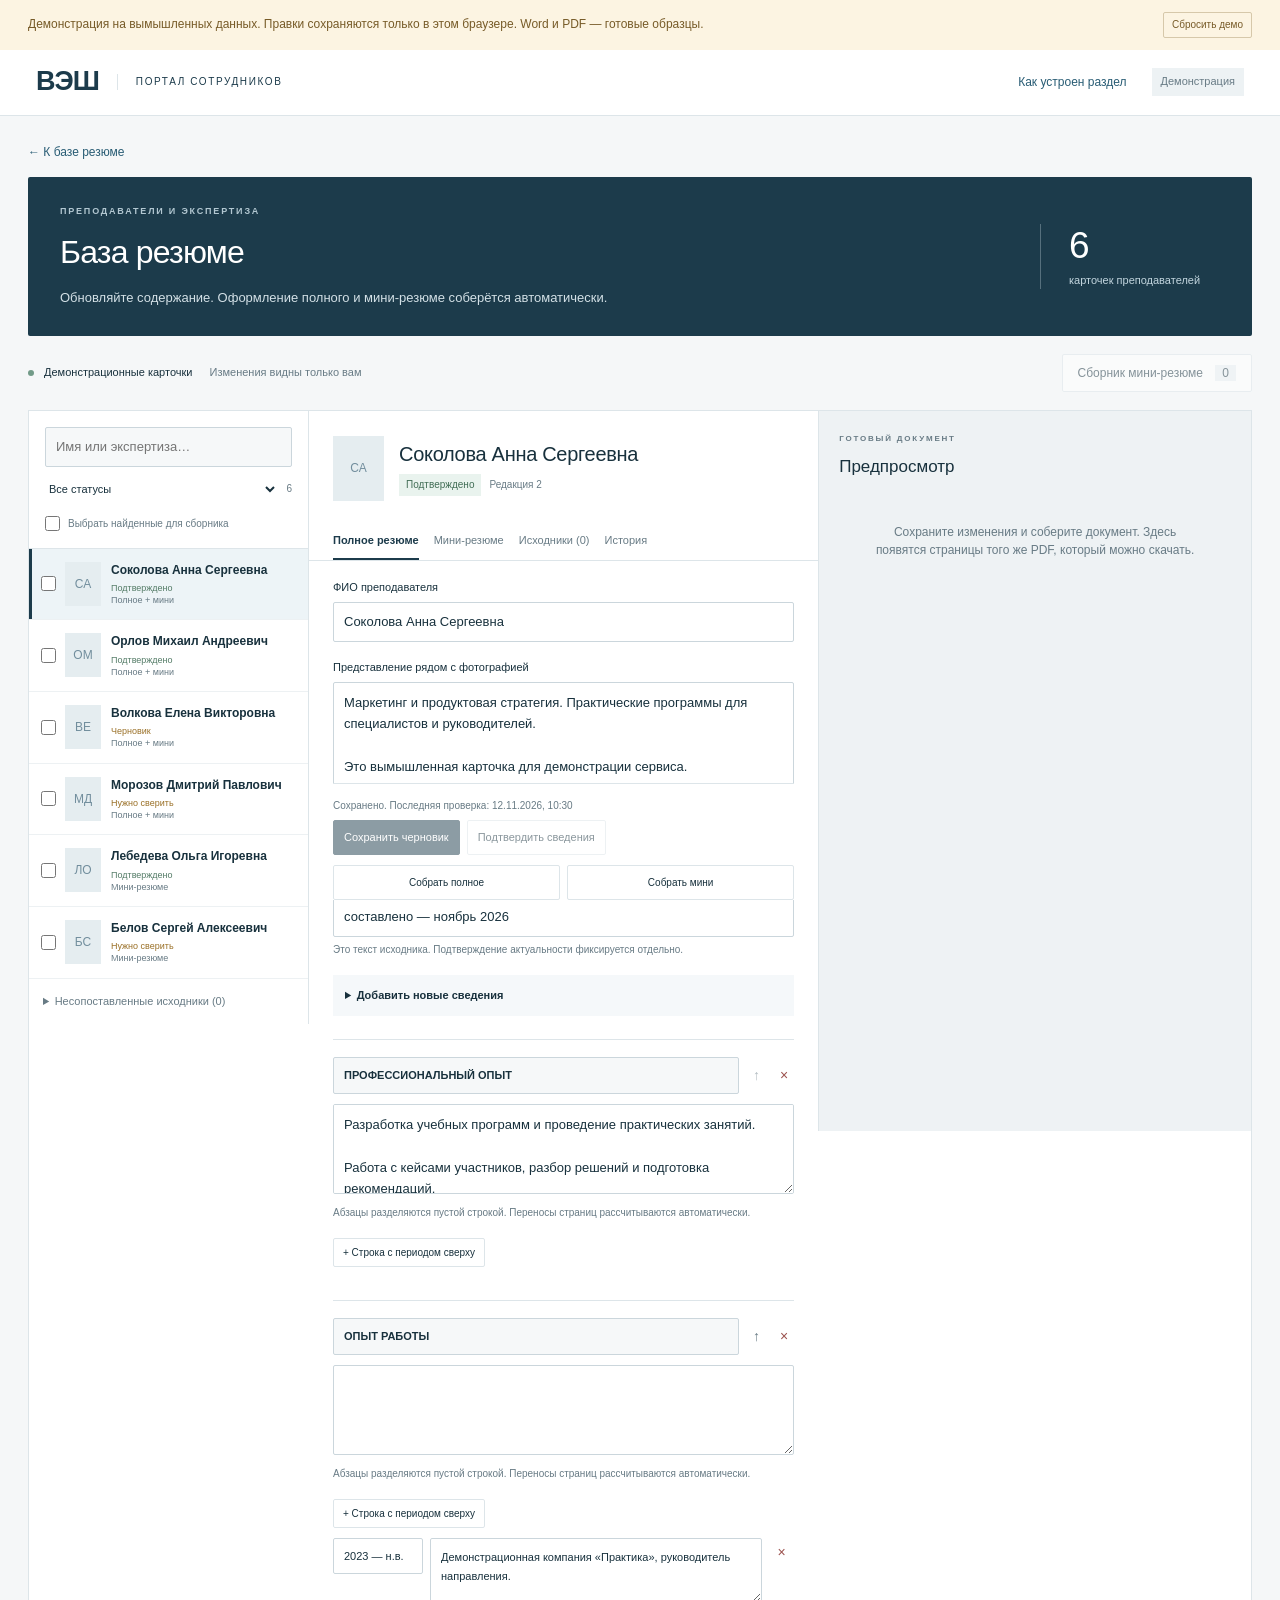
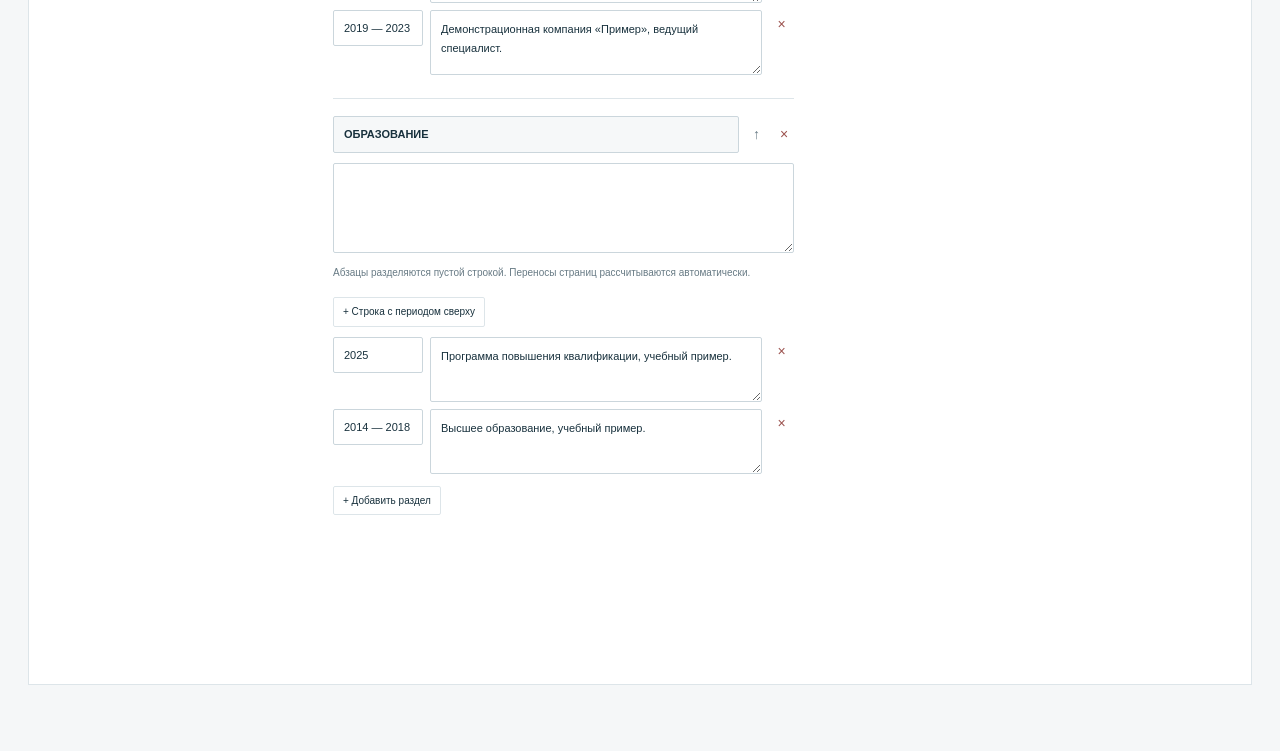
==== editor.html @ 2269c36e "Добавить демонстрацию базы резюме ВЭШ" ====
<!doctype html>
<html lang="ru"><head><meta charset="utf-8"><meta name="viewport" content="width=device-width,initial-scale=1">
<title>Резюме преподавателей — ВЭШ</title>
<link rel="stylesheet" href="./assets/resumes.css">
<meta name="csrf-token" content="01032acf2bc275210b47a0bef09933449a57f5d54d9cf438"><script src="./assets/demo-data.js"></script><script src="./assets/demo.js"></script></head>
<body><header class="portal-bar"><a href="./index.html" class="brand"><b>ВЭШ</b><span>ПОРТАЛ СОТРУДНИКОВ</span></a><nav><a href="./technical.html">Как устроен раздел</a><span class="local-label">Демонстрация</span></nav></header>

<main class="workspace">
<a class="back-link" href="./index.html">← К базе резюме</a>
<section class="hero"><div><p class="eyebrow">ПРЕПОДАВАТЕЛИ И ЭКСПЕРТИЗА</p><h1>База резюме</h1><p>Обновляйте содержание. Оформление полного и мини-резюме соберётся автоматически.</p></div><div class="hero-side"><strong id="total">—</strong><span>карточек преподавателей</span></div></section>
<div id="notice" class="notice" role="status" aria-live="polite" hidden></div>
<div class="workspace-tools"><p><span class="dot"></span> Демонстрационные карточки <span class="muted">Изменения видны только вам</span></p><button id="collection" class="secondary">Сборник мини-резюме <span id="selection-count">0</span></button></div>
<div class="studio">
<aside class="catalog" aria-label="Каталог преподавателей"><div class="catalog-controls"><label class="sr-only" for="search">Поиск преподавателя или экспертизы</label><input id="search" type="search" placeholder="Имя или экспертиза…"><div class="filter-line"><select id="status-filter" aria-label="Статус резюме"><option value="all">Все статусы</option><option value="review">Нужно сверить</option><option value="draft">Черновики</option><option value="approved">Подтверждены</option><option value="mini-only">Только мини-резюме</option></select><span id="found" class="muted"></span></div><label class="select-all"><input id="select-all" type="checkbox"> Выбрать найденные для сборника</label></div><div id="people" class="people"></div><details class="unmatched"><summary id="unmatched-title">Несопоставленные исходники</summary><div id="unmatched"></div></details></aside>
<section id="editor" class="editor" aria-label="Редактор резюме"><div class="empty">Загружаем каталог…</div></section>
<aside class="preview" aria-label="Предпросмотр документа"><div class="preview-heading"><div><p class="eyebrow">ГОТОВЫЙ ДОКУМЕНТ</p><h2>Предпросмотр</h2></div><span id="preview-version" class="muted"></span></div><div id="preview-state" class="preview-state">Сохраните изменения и соберите документ. Здесь появятся страницы того же PDF, который можно скачать.</div><div id="downloads" class="download-row" hidden></div><div id="pages" class="pages"></div></aside>
</div></main>
<dialog id="source-dialog"><div class="dialog-top"><h2>Сравнение исходников</h2><button id="close-source" class="secondary">Закрыть</button></div><p id="source-label" class="muted"></p><p class="callout">Выбор исходника создаст новую редакцию полного резюме. Текст мини-резюме сохранится. Статус останется «Черновик».</p><div class="compare"><section><h3>Сейчас в карточке</h3><pre id="before-source"></pre></section><section><h3>Выбранный исходник</h3><pre id="after-source"></pre></section></div><button id="apply-source">Использовать в черновике</button></dialog>

<script src="./assets/resumes.js" defer></script></body></html>
---- assets/resumes.css ----
:root{--ink:#18313d;--dark:#1c3b4b;--muted:#687b85;--line:#dde5e9;--blue:#edf4f7;--red:#9b514d;--yellow:#9a7027}*{box-sizing:border-box}body{margin:0;background:#f5f7f8;color:var(--ink);font-family:Inter,-apple-system,BlinkMacSystemFont,"Segoe UI",sans-serif;font-size:13px;line-height:1.55}button,input,select,textarea{font:inherit}button,a,input,select,textarea{border-radius:2px}a{color:#285c74}button{padding:10px 15px;border:1px solid var(--dark);background:var(--dark);color:#fff;cursor:pointer;line-height:1.35}button:hover{filter:brightness(.95)}button:disabled{opacity:.5;cursor:default}.secondary{background:#fff;color:var(--ink);border-color:var(--line)}.quiet{background:none;color:var(--muted);border-color:transparent;padding:7px}.danger{color:var(--red)}input,select,textarea{background:#fff;border:1px solid #cbd6dc;color:var(--ink);padding:9px 10px;width:100%}textarea{resize:vertical;line-height:1.65;min-height:90px}input[type=checkbox]{width:15px;height:15px;margin:0;accent-color:var(--dark)}button:focus-visible,a:focus-visible,input:focus-visible,select:focus-visible,textarea:focus-visible,summary:focus-visible{outline:2px solid #598ba3;outline-offset:3px}[hidden]{display:none!important}.muted{color:var(--muted)}.sr-only{position:absolute;width:1px;height:1px;overflow:hidden;clip:rect(0,0,0,0)}.portal-bar{height:66px;display:flex;align-items:center;justify-content:space-between;padding:0 36px;background:#fff;border-bottom:1px solid var(--line)}.brand{display:flex;align-items:center;gap:18px;text-decoration:none;color:var(--dark)}.brand b{font-size:27px;letter-spacing:-1px}.brand span{font-size:10px;letter-spacing:1.6px;border-left:1px solid var(--line);padding-left:18px}.portal-bar nav{display:flex;align-items:center;gap:25px}.portal-bar nav a{text-decoration:none;font-size:12px}.local-label{font-size:11px;color:var(--muted);background:#edf2f4;padding:5px 9px}.workspace{max-width:1800px;margin:26px auto;padding:0 28px 40px}.hero{display:flex;justify-content:space-between;align-items:center;background:var(--dark);color:#fff;padding:28px 32px;border-radius:2px}.eyebrow{font-size:9px;font-weight:600;letter-spacing:1.8px;margin:0 0 9px;color:var(--muted)}.hero .eyebrow{color:#b2c7d1}.hero h1{font-size:32px;letter-spacing:-.8px;font-weight:500;margin:0}.hero p:not(.eyebrow){color:#d3e0e6;margin:10px 0 0;font-size:13px}.hero-side{border-left:1px solid #56707d;padding-left:28px;display:flex;flex-direction:column;min-width:180px}.hero-side strong{font-size:37px;font-weight:400;line-height:1.2}.hero-side span{font-size:11px;color:#c3d6df;margin-top:4px}.workspace-tools{display:flex;justify-content:space-between;align-items:center;gap:20px;padding:18px 0}.workspace-tools p{margin:0;font-size:11px}.workspace-tools .muted{margin-left:14px}.dot{display:inline-block;width:6px;height:6px;background:#729b88;border-radius:50%;margin-right:7px}.workspace-tools button{font-size:12px}.workspace-tools button span{margin-left:9px;background:#eaf0f3;padding:1px 7px}.studio{display:grid;grid-template-columns:280px minmax(380px,1fr) minmax(300px,.85fr);border:1px solid var(--line);background:#fff;min-height:720px;align-items:start}.catalog{border-right:1px solid var(--line);position:sticky;top:0;max-height:calc(100vh - 25px);overflow:auto}.catalog-controls{padding:16px;border-bottom:1px solid var(--line);background:#fff;position:sticky;top:0;z-index:1}.catalog input[type=search]{background:#f6f8f9}.filter-line{display:flex;gap:8px;align-items:center;margin:10px 0}.filter-line select{border:0;background:#fff;padding:5px 0;font-size:11px}.filter-line span{font-size:10px}.select-all{display:flex;gap:8px;align-items:center;color:var(--muted);font-size:10px;padding-top:5px}.person{display:flex;align-items:center;gap:9px;padding:13px 12px;border-bottom:1px solid #edf1f3;position:relative}.person.active{background:#edf4f7;box-shadow:inset 3px 0 var(--dark)}.person>input{flex-shrink:0}.person button{padding:0;border:0;background:none;text-align:left;color:var(--ink);display:flex;gap:10px;flex:1;min-width:0}.avatar{width:36px;height:44px;object-fit:cover;flex-shrink:0;background:#e5edf0}.initials{display:grid;place-items:center;font-size:12px;color:#728e9d}.person-copy{min-width:0}.person-name{display:block;font-size:12px;font-weight:600;line-height:1.45}.person-status{font-size:9px;color:var(--yellow);display:block;margin-top:3px}.person-status.approved{color:#547c67}.person-hint{font-size:9px;color:var(--muted);display:block}.unmatched{font-size:11px;padding:14px;color:var(--muted)}.unmatched a{display:block;overflow-wrap:anywhere;margin:9px 0}.editor{padding:25px 24px 30px;min-width:0}.profile-heading{display:flex;gap:15px;align-items:center}.profile-heading .avatar{width:51px;height:65px}.profile-heading h2{font-size:20px;font-weight:500;line-height:1.35;margin:0 0 6px;letter-spacing:-.3px}.status{display:inline-block;background:#fcf4e2;color:#866225;font-size:10px;padding:3px 7px}.status.approved{background:#e9f3ee;color:#426e56}.revision-label{font-size:10px;color:var(--muted);margin-left:8px}.tabs{display:flex;border-bottom:1px solid var(--line);margin:22px -24px 18px;padding:0 24px;gap:15px;overflow:auto}.tab{background:none;border:0;color:var(--muted);padding:10px 0;font-size:11px;white-space:nowrap;border-bottom:2px solid transparent;border-radius:0}.tab.active{color:var(--dark);border-color:var(--dark);font-weight:600}.field{display:block;margin-bottom:17px}.field>span{display:block;font-weight:500;font-size:11px;margin-bottom:6px}.field>small{font-size:10px;color:var(--muted);display:block;margin-top:5px}.section-editor{border-top:1px solid var(--line);padding-top:17px;margin-top:23px}.section-top{display:flex;gap:8px;align-items:center;margin-bottom:10px}.section-top input{font-weight:600;font-size:11px;background:#f6f8f9;flex:1;min-width:0}.section-top button{font-size:14px;padding:5px}.timeline-row{display:grid;grid-template-columns:90px minmax(0,1fr) 25px;gap:7px;margin-bottom:7px}.timeline-row textarea{min-height:65px;font-size:11px}.timeline-row input{height:36px;font-size:11px}.timeline-row button{padding:4px;font-size:14px;align-self:start}.small-button{font-size:10px;padding:7px 9px}.section-actions{display:flex;gap:8px;margin-top:12px}.editor-actions{position:sticky;bottom:0;background:#fff;padding:14px 0 0;border-top:1px solid var(--line);margin-top:22px;z-index:2}.action-row{display:flex;flex-wrap:wrap;gap:7px}.action-row button{font-size:11px;padding:9px 10px}.save-state{font-size:10px;color:var(--muted);min-height:22px}.render-actions{display:flex;gap:7px;margin-top:10px}.render-actions button{font-size:10px;flex:1}.callout{padding:12px 14px;background:var(--blue);font-size:11px;color:#496371;margin:12px 0 17px}.callout.warning{background:#fcf7e9;color:#816433}.quick-add{background:#f5f8fa;padding:12px;margin:16px 0}.quick-add summary{cursor:pointer;font-size:11px;font-weight:600}.quick-add textarea{margin:10px 0;min-height:80px}.quick-add select{margin-bottom:8px;font-size:11px}.source-row,.history-row{border-bottom:1px solid var(--line);padding:13px 0}.source-row h3{font-size:11px;font-weight:500;overflow-wrap:anywhere;margin:0 0 5px}.source-row p,.history-row p{font-size:10px;color:var(--muted);margin:5px 0}.source-row a{font-size:10px;margin-right:12px}.source-row button{font-size:10px;padding:6px 8px}.history-row strong{font-size:12px}.preview{background:#eef2f4;border-left:1px solid var(--line);min-height:720px;position:sticky;top:0;max-height:100vh;overflow:auto;min-width:0}.preview-heading{padding:22px 20px 12px;display:flex;justify-content:space-between;align-items:center}.preview-heading h2{font-size:17px;font-weight:500;margin:0}.preview-heading .eyebrow{font-size:8px}.preview-heading span{font-size:10px}.preview-state{padding:30px 24px;color:var(--muted);font-size:12px;max-width:370px;margin:auto;text-align:center}.preview-state.ready{padding:5px 20px 10px;text-align:left;max-width:none;font-size:10px}.pages{padding:0 16px 24px}.pages figure{margin:13px 0 22px}.pages img{display:block;width:100%;height:auto;box-shadow:0 2px 8px #18313d15;background:#fff}.pages figcaption{font-size:9px;text-align:center;color:var(--muted);margin-top:8px}.download-row{display:flex;gap:7px;padding:6px 20px}.download-row a{font-size:11px;padding:8px 13px;background:#fff;border:1px solid #c9d6dd;text-decoration:none}.notice{margin-top:15px;background:#e8f3ec;color:#365f47;padding:12px 17px;border:1px solid #c8dfd1}.notice.error{background:#fbefed;color:#824540;border-color:#e7cac6}.empty{padding:45px 24px;color:var(--muted);text-align:center}.technical{max-width:1000px;margin:30px auto;padding:0 28px 60px}.technical h1{font-size:30px;font-weight:500;margin:20px 0}.technical h2{font-size:20px;font-weight:500}.technical .intro{font-size:15px;background:#eaf3f8;padding:22px}.technical details{background:#fff;border:1px solid var(--line);margin:10px 0;padding:15px 18px}.technical summary{cursor:pointer;font-weight:500}.technical details p,.technical details li{font-size:13px}.technical code{background:#eef2f4;padding:2px 4px;font-size:11px;overflow-wrap:anywhere}.technical pre{white-space:pre-wrap;overflow-wrap:anywhere}.technical .links{display:flex;flex-wrap:wrap;gap:18px;margin:20px 0}.technical li{margin:8px 0}dialog{max-width:1100px;width:90vw;border:1px solid var(--line);padding:24px;max-height:90vh;color:var(--ink)}dialog::backdrop{background:#102c3d99}.dialog-top{display:flex;justify-content:space-between;align-items:center;gap:15px}.dialog-top h2{font-weight:500;font-size:22px;margin:0}.compare{display:grid;grid-template-columns:1fr 1fr;gap:20px;margin:20px 0}.compare pre{white-space:pre-wrap;font:12px/1.65 Inter,Arial,sans-serif;max-height:45vh;overflow:auto;background:#f5f7f8;padding:15px}.compare h3{font-size:12px}.busy{animation:pulse 1.5s infinite}@keyframes pulse{50%{opacity:.5}}@media(min-width:1700px){.studio{grid-template-columns:310px minmax(550px,1fr) minmax(420px,.9fr)}}@media(max-width:1200px){.studio{grid-template-columns:240px minmax(400px,1fr)}.preview{grid-column:2;position:static;max-height:none;border-top:1px solid var(--line)}.catalog{grid-row:1/3}.workspace{padding:0 18px}.editor{padding:22px}.tabs{margin-left:-22px;margin-right:-22px;padding:0 22px}}@media(max-width:720px){.portal-bar{height:auto;min-height:62px;padding:12px 18px;gap:12px}.brand span{display:none}.portal-bar nav{gap:12px}.local-label{display:none}.workspace{margin-top:16px;padding:0 12px}.hero{padding:23px}.hero h1{font-size:27px}.hero-side{display:none}.hero p:not(.eyebrow){font-size:12px}.workspace-tools{align-items:flex-start}.workspace-tools p{font-size:10px;max-width:170px}.workspace-tools .muted{display:block;margin:4px 0}.studio{display:flex;flex-direction:column}.catalog{width:100%;position:static;max-height:310px;border-right:0;border-bottom:1px solid var(--line)}.catalog-controls{padding:12px}.people{display:grid;grid-template-columns:1fr 1fr}.person{padding:10px 8px;gap:7px}.person .avatar{display:none}.person-name{font-size:10px}.editor,.preview{width:100%;min-height:0}.editor{padding:20px 16px}.tabs{padding:0 16px;margin-left:-16px;margin-right:-16px}.profile-heading h2{font-size:18px}.compare{grid-template-columns:1fr}.timeline-row{grid-template-columns:76px minmax(0,1fr) 22px}.preview{border-left:0}.technical{padding:0 18px 35px}.technical h1{font-size:25px}}@media(prefers-reduced-motion:reduce){.busy{animation:none}}
.back-link{display:inline-block;margin:0 0 16px;text-decoration:none;font-size:12px}.section-editor>[data-add-row]{margin-bottom:10px}.library-workspace{max-width:1500px}.library-toolbar{display:grid;grid-template-columns:minmax(260px,1fr) 175px 175px 175px;gap:18px;margin:26px 0 20px}.library-toolbar label{font-size:11px;color:var(--muted);display:block}.library-toolbar input,.library-toolbar select{display:block;margin-top:7px;height:42px;font-size:12px}.library-summary{display:flex;align-items:center;justify-content:space-between;gap:16px;margin-bottom:14px;font-size:12px}.library-summary .muted{margin-left:18px;font-size:11px}.library-summary button{font-size:12px}.library-summary button span{margin-left:7px}.library-table{border:1px solid var(--line);background:#fff}.library-row{display:grid;grid-template-columns:18px minmax(270px,1.5fr) minmax(180px,.85fr) 190px 100px;gap:22px;align-items:center;padding:23px 24px;border-bottom:1px solid var(--line)}.library-row:last-child{border-bottom:0}.library-table-head{padding-top:13px;padding-bottom:13px;background:#edf2f4;color:var(--muted);font-size:11px}.library-person{display:flex;align-items:flex-start;gap:16px;min-width:0}.library-person .avatar{width:52px;height:66px}.library-person .initials{font-size:17px;background:#e8eff2;color:#527181}.person-title{font-size:14px;color:var(--ink);font-weight:600;background:none;border:0;padding:0;text-align:left}.person-title:hover{color:#35677e;text-decoration:underline}.expertise{font-size:11px;color:var(--muted);line-height:1.65;margin:7px 0 0;display:-webkit-box;-webkit-line-clamp:2;-webkit-box-orient:vertical;overflow:hidden}.freshness strong,.freshness small{display:block;font-size:10px;font-weight:400;line-height:1.6}.freshness strong{margin-top:9px;color:var(--ink)}.freshness small{color:var(--muted);margin-top:2px}.format-line{display:flex;align-items:center;gap:6px;margin:6px 0}.format-line>span{width:51px;font-size:11px;color:var(--muted)}.format-line>small{font-size:10px;color:var(--muted)}.format-button{font-size:11px;background:#fff;border-color:#cad8df;color:#285c74;padding:6px 8px;min-width:48px}.edit-link{color:var(--muted);font-size:11px;text-decoration:none}.edit-link:hover{text-decoration:underline}.library-note{font-size:11px;line-height:1.75;color:var(--muted);margin:17px 0}.reader-body{max-width:800px;margin:24px auto}.reader-body p{white-space:pre-wrap;line-height:1.8}.reader-body h3{font-size:13px;color:var(--red);margin:26px 0 12px}.read-period{display:grid;grid-template-columns:120px 1fr;gap:15px;background:#f2f5f6;margin-bottom:4px;padding:12px;font-size:12px}.read-period p{margin:0}.download-pages{max-width:680px;margin:20px auto}.download-pages img{width:100%;display:block;border:1px solid var(--line);margin-bottom:16px}.demo-banner{padding:12px 28px;background:#fcf4e2;color:#775b28;font-size:12px;display:flex;justify-content:space-between;gap:16px;align-items:center}.demo-banner button{background:none;color:inherit;border-color:#d6c8aa;font-size:10px;padding:5px 8px;flex-shrink:0}
@media(max-width:1150px){.library-toolbar{grid-template-columns:minmax(220px,1fr) 150px 150px 150px;gap:12px}.library-row{grid-template-columns:18px minmax(200px,1.4fr) minmax(155px,1fr) 170px;gap:15px;padding:20px}.library-row .edit-link{grid-column:2;justify-self:start;margin-top:-8px}.library-table-head>span:last-child{display:none}.library-person .avatar{width:40px;height:52px}.library-person{gap:12px}}
@media(max-width:800px){.library-toolbar{grid-template-columns:1fr 1fr 1fr}.library-search{grid-column:1/-1}.library-row{grid-template-columns:18px minmax(150px,1fr) 180px;gap:12px}.library-table-head{display:none}.library-person{grid-column:2/-1}.freshness{grid-column:2}.file-options{grid-column:3}.library-row .edit-link{grid-column:2/-1;margin:0}.library-summary .muted{display:block;margin:4px 0 0}.person-title{font-size:14px}.library-person .avatar{width:45px;height:56px}.library-note{font-size:10px}}
@media(max-width:480px){.library-toolbar{grid-template-columns:1fr 1fr}.library-toolbar>label:last-child{grid-column:1/-1}.library-row{grid-template-columns:16px minmax(130px,1fr);padding:17px 13px}.library-person{grid-column:2}.freshness{grid-column:2}.file-options{grid-column:2;display:flex;flex-direction:column}.library-summary{align-items:flex-start}.library-summary button{max-width:160px;font-size:10px}.demo-banner{padding:10px 14px;font-size:10px}.read-period{grid-template-columns:80px 1fr}}
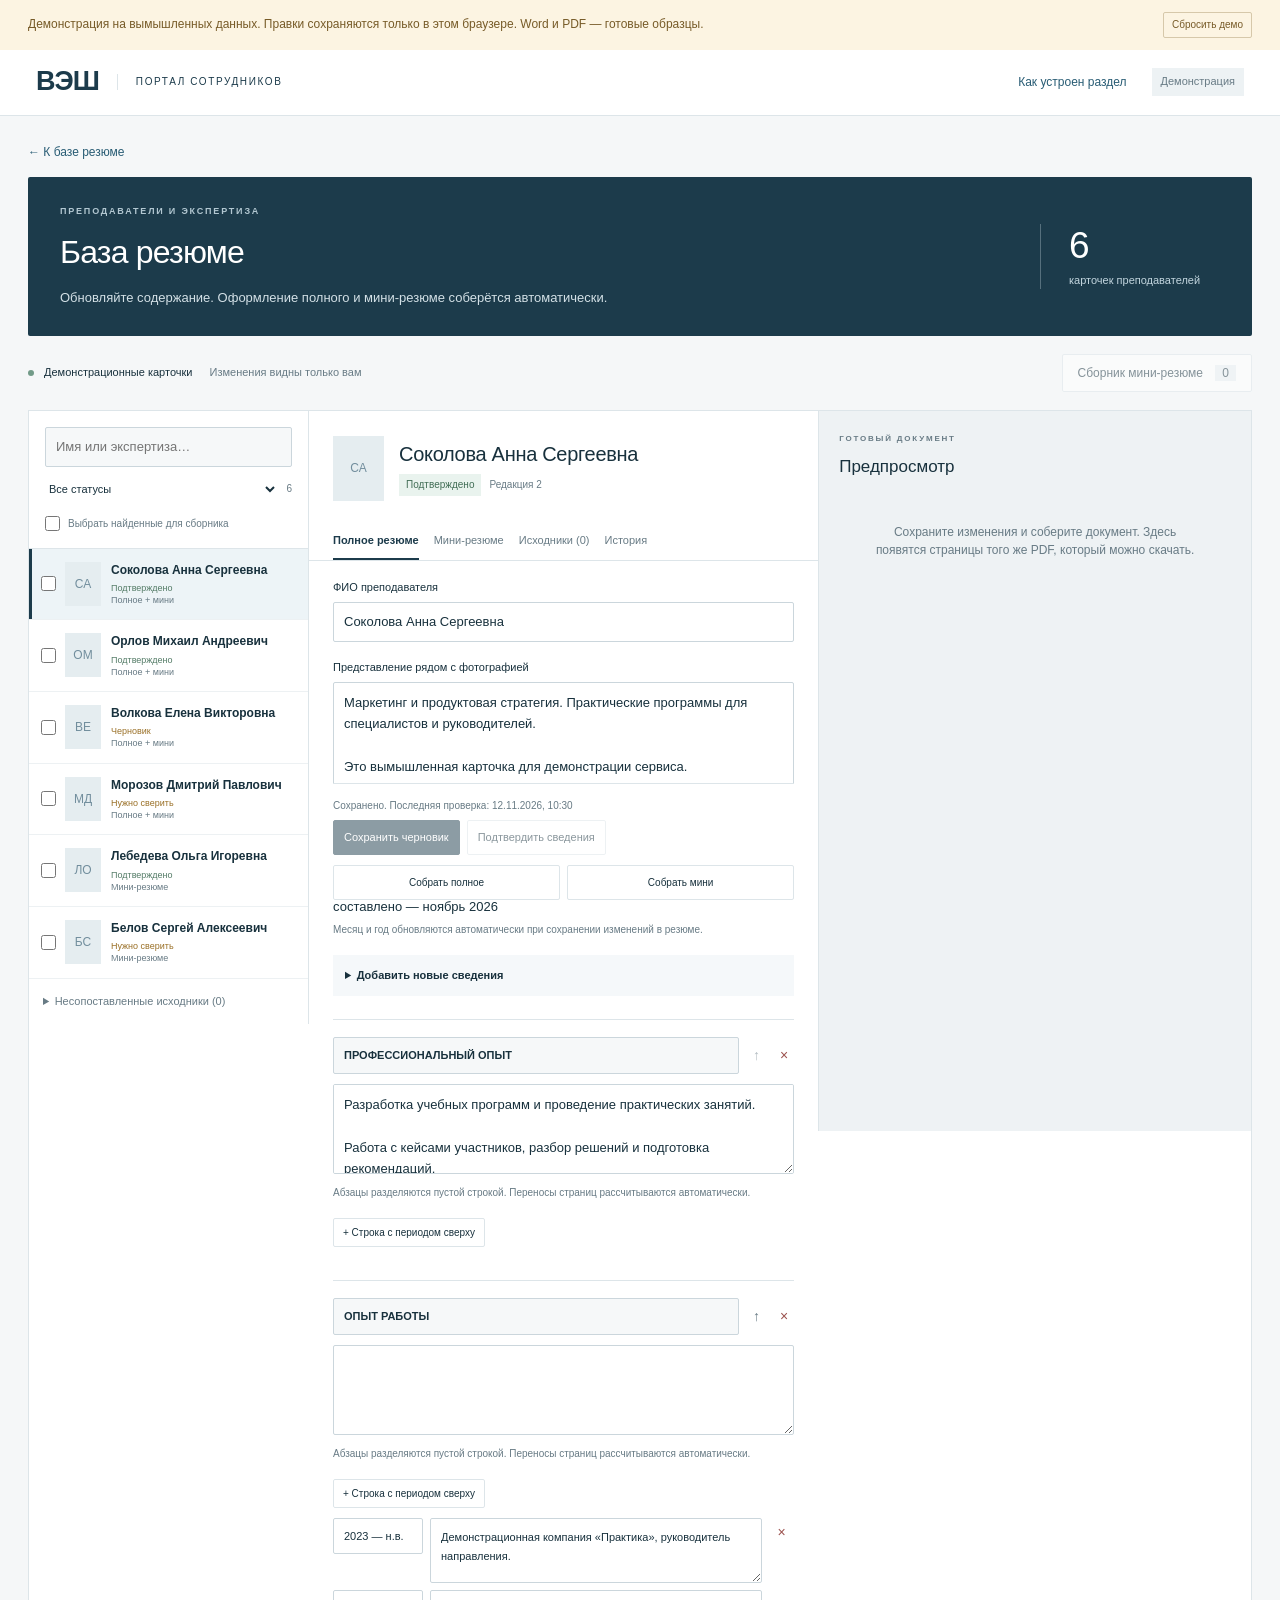
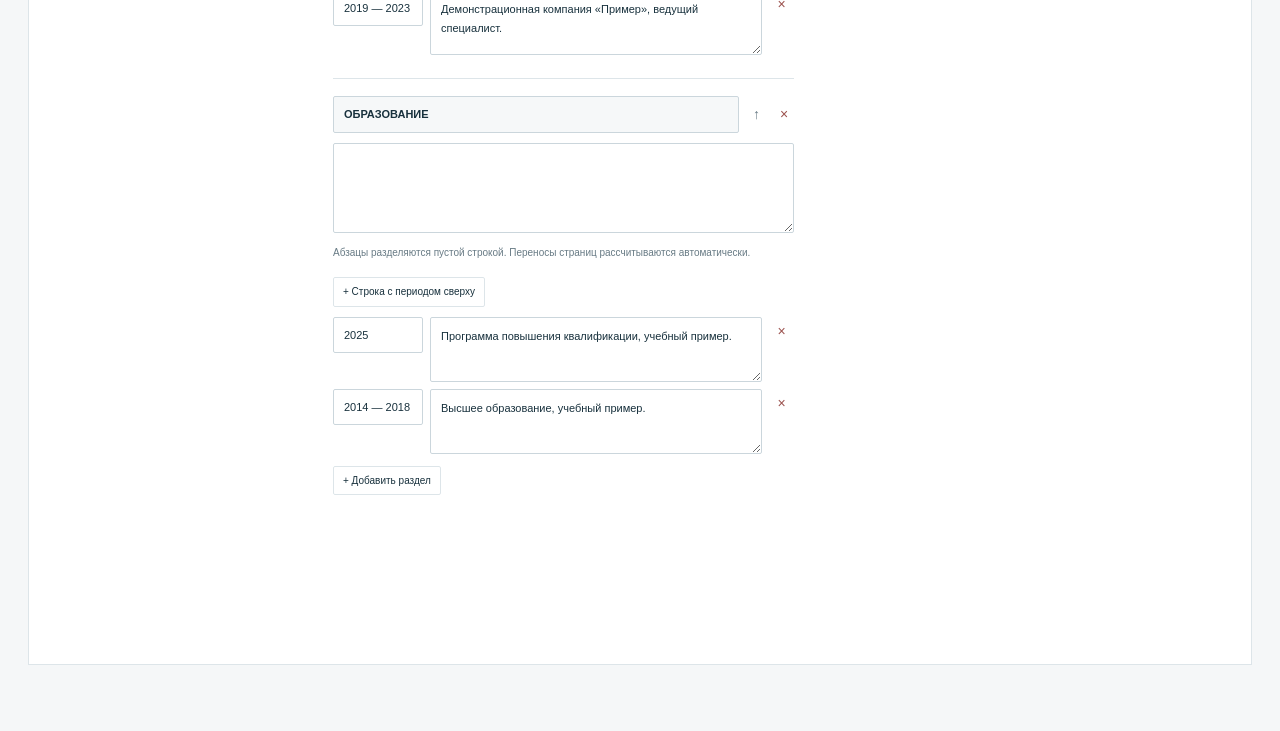
==== commit 4a16f00f: "Обновить демо: автоматическая дата и выбор разделов" ====
--- a/editor.html
+++ b/editor.html
@@ -1,20 +1,21 @@
 <!doctype html>
 <html lang="ru"><head><meta charset="utf-8"><meta name="viewport" content="width=device-width,initial-scale=1">
 <title>Резюме преподавателей — ВЭШ</title>
-<link rel="stylesheet" href="./assets/resumes.css">
-<meta name="csrf-token" content="01032acf2bc275210b47a0bef09933449a57f5d54d9cf438"><script src="./assets/demo-data.js"></script><script src="./assets/demo.js"></script></head>
-<body><header class="portal-bar"><a href="./index.html" class="brand"><b>ВЭШ</b><span>ПОРТАЛ СОТРУДНИКОВ</span></a><nav><a href="./technical.html">Как устроен раздел</a><span class="local-label">Демонстрация</span></nav></header>
+<link rel="stylesheet" href="./assets/resumes.css?v=20261117-1">
+<script src="./assets/demo-data.js"></script><script src="./assets/demo.js?v=20261117-1"></script></head>
+<body class="" data-can-edit="true"><header class="portal-bar"><a href="./index.html" class="brand"><b>ВЭШ</b><span>ПОРТАЛ СОТРУДНИКОВ</span></a><nav><a href="./technical.html">Как устроен раздел</a><span class="local-label">Демонстрация</span></nav></header>
 
 <main class="workspace">
 <a class="back-link" href="./index.html">← К базе резюме</a>
 <section class="hero"><div><p class="eyebrow">ПРЕПОДАВАТЕЛИ И ЭКСПЕРТИЗА</p><h1>База резюме</h1><p>Обновляйте содержание. Оформление полного и мини-резюме соберётся автоматически.</p></div><div class="hero-side"><strong id="total">—</strong><span>карточек преподавателей</span></div></section>
 <div id="notice" class="notice" role="status" aria-live="polite" hidden></div>
-<div class="workspace-tools"><p><span class="dot"></span> Демонстрационные карточки <span class="muted">Изменения видны только вам</span></p><button id="collection" class="secondary">Сборник мини-резюме <span id="selection-count">0</span></button></div>
+<div class="workspace-tools"><p><span class="dot"></span> Демонстрационные карточки <span class="muted">Изменения видны только вам</span></p><div class="library-actions"><button id="new-profile" type="button">+ Новый преподаватель</button><button id="collection" class="secondary">Сборник мини-резюме <span id="selection-count">0</span></button></div></div>
 <div class="studio">
 <aside class="catalog" aria-label="Каталог преподавателей"><div class="catalog-controls"><label class="sr-only" for="search">Поиск преподавателя или экспертизы</label><input id="search" type="search" placeholder="Имя или экспертиза…"><div class="filter-line"><select id="status-filter" aria-label="Статус резюме"><option value="all">Все статусы</option><option value="review">Нужно сверить</option><option value="draft">Черновики</option><option value="approved">Подтверждены</option><option value="mini-only">Только мини-резюме</option></select><span id="found" class="muted"></span></div><label class="select-all"><input id="select-all" type="checkbox"> Выбрать найденные для сборника</label></div><div id="people" class="people"></div><details class="unmatched"><summary id="unmatched-title">Несопоставленные исходники</summary><div id="unmatched"></div></details></aside>
 <section id="editor" class="editor" aria-label="Редактор резюме"><div class="empty">Загружаем каталог…</div></section>
 <aside class="preview" aria-label="Предпросмотр документа"><div class="preview-heading"><div><p class="eyebrow">ГОТОВЫЙ ДОКУМЕНТ</p><h2>Предпросмотр</h2></div><span id="preview-version" class="muted"></span></div><div id="preview-state" class="preview-state">Сохраните изменения и соберите документ. Здесь появятся страницы того же PDF, который можно скачать.</div><div id="downloads" class="download-row" hidden></div><div id="pages" class="pages"></div></aside>
 </div></main>
+<dialog id="section-dialog" aria-labelledby="section-dialog-title"><div class="dialog-top"><h2 id="section-dialog-title">Добавить раздел</h2><button id="close-sections" class="secondary" type="button">Закрыть</button></div><p class="section-picker-hint">Выберите название из всех резюме базы или укажите своё. В любом разделе можно писать текст и добавлять строки с периодами.</p><label class="field"><span>Найти раздел</span><input id="section-search" type="search" placeholder="Например: образование, опыт, проекты…"></label><p id="section-choice-count" class="muted"></p><div id="section-options" class="section-options"></div><div class="custom-section"><label class="field"><span>Своё название</span><input id="custom-section-title" maxlength="150" placeholder="Название нового раздела"></label><button id="add-custom-section" type="button">Добавить свой раздел</button></div><p id="section-error" class="danger" role="alert"></p></dialog>
 <dialog id="source-dialog"><div class="dialog-top"><h2>Сравнение исходников</h2><button id="close-source" class="secondary">Закрыть</button></div><p id="source-label" class="muted"></p><p class="callout">Выбор исходника создаст новую редакцию полного резюме. Текст мини-резюме сохранится. Статус останется «Черновик».</p><div class="compare"><section><h3>Сейчас в карточке</h3><pre id="before-source"></pre></section><section><h3>Выбранный исходник</h3><pre id="after-source"></pre></section></div><button id="apply-source">Использовать в черновике</button></dialog>
 
-<script src="./assets/resumes.js" defer></script></body></html>+<script src="./assets/resumes.js?v=20261117-1" defer></script></body></html>
--- a/assets/resumes.css
+++ b/assets/resumes.css
@@ -1,5 +1,112 @@
+@font-face{font-family:Inter;src:url('/assets/brand/inter-variable.woff2?v=20261106') format('woff2');font-style:normal;font-weight:100 900;font-display:swap}
 :root{--ink:#18313d;--dark:#1c3b4b;--muted:#687b85;--line:#dde5e9;--blue:#edf4f7;--red:#9b514d;--yellow:#9a7027}*{box-sizing:border-box}body{margin:0;background:#f5f7f8;color:var(--ink);font-family:Inter,-apple-system,BlinkMacSystemFont,"Segoe UI",sans-serif;font-size:13px;line-height:1.55}button,input,select,textarea{font:inherit}button,a,input,select,textarea{border-radius:2px}a{color:#285c74}button{padding:10px 15px;border:1px solid var(--dark);background:var(--dark);color:#fff;cursor:pointer;line-height:1.35}button:hover{filter:brightness(.95)}button:disabled{opacity:.5;cursor:default}.secondary{background:#fff;color:var(--ink);border-color:var(--line)}.quiet{background:none;color:var(--muted);border-color:transparent;padding:7px}.danger{color:var(--red)}input,select,textarea{background:#fff;border:1px solid #cbd6dc;color:var(--ink);padding:9px 10px;width:100%}textarea{resize:vertical;line-height:1.65;min-height:90px}input[type=checkbox]{width:15px;height:15px;margin:0;accent-color:var(--dark)}button:focus-visible,a:focus-visible,input:focus-visible,select:focus-visible,textarea:focus-visible,summary:focus-visible{outline:2px solid #598ba3;outline-offset:3px}[hidden]{display:none!important}.muted{color:var(--muted)}.sr-only{position:absolute;width:1px;height:1px;overflow:hidden;clip:rect(0,0,0,0)}.portal-bar{height:66px;display:flex;align-items:center;justify-content:space-between;padding:0 36px;background:#fff;border-bottom:1px solid var(--line)}.brand{display:flex;align-items:center;gap:18px;text-decoration:none;color:var(--dark)}.brand b{font-size:27px;letter-spacing:-1px}.brand span{font-size:10px;letter-spacing:1.6px;border-left:1px solid var(--line);padding-left:18px}.portal-bar nav{display:flex;align-items:center;gap:25px}.portal-bar nav a{text-decoration:none;font-size:12px}.local-label{font-size:11px;color:var(--muted);background:#edf2f4;padding:5px 9px}.workspace{max-width:1800px;margin:26px auto;padding:0 28px 40px}.hero{display:flex;justify-content:space-between;align-items:center;background:var(--dark);color:#fff;padding:28px 32px;border-radius:2px}.eyebrow{font-size:9px;font-weight:600;letter-spacing:1.8px;margin:0 0 9px;color:var(--muted)}.hero .eyebrow{color:#b2c7d1}.hero h1{font-size:32px;letter-spacing:-.8px;font-weight:500;margin:0}.hero p:not(.eyebrow){color:#d3e0e6;margin:10px 0 0;font-size:13px}.hero-side{border-left:1px solid #56707d;padding-left:28px;display:flex;flex-direction:column;min-width:180px}.hero-side strong{font-size:37px;font-weight:400;line-height:1.2}.hero-side span{font-size:11px;color:#c3d6df;margin-top:4px}.workspace-tools{display:flex;justify-content:space-between;align-items:center;gap:20px;padding:18px 0}.workspace-tools p{margin:0;font-size:11px}.workspace-tools .muted{margin-left:14px}.dot{display:inline-block;width:6px;height:6px;background:#729b88;border-radius:50%;margin-right:7px}.workspace-tools button{font-size:12px}.workspace-tools button span{margin-left:9px;background:#eaf0f3;padding:1px 7px}.studio{display:grid;grid-template-columns:280px minmax(380px,1fr) minmax(300px,.85fr);border:1px solid var(--line);background:#fff;min-height:720px;align-items:start}.catalog{border-right:1px solid var(--line);position:sticky;top:0;max-height:calc(100vh - 25px);overflow:auto}.catalog-controls{padding:16px;border-bottom:1px solid var(--line);background:#fff;position:sticky;top:0;z-index:1}.catalog input[type=search]{background:#f6f8f9}.filter-line{display:flex;gap:8px;align-items:center;margin:10px 0}.filter-line select{border:0;background:#fff;padding:5px 0;font-size:11px}.filter-line span{font-size:10px}.select-all{display:flex;gap:8px;align-items:center;color:var(--muted);font-size:10px;padding-top:5px}.person{display:flex;align-items:center;gap:9px;padding:13px 12px;border-bottom:1px solid #edf1f3;position:relative}.person.active{background:#edf4f7;box-shadow:inset 3px 0 var(--dark)}.person>input{flex-shrink:0}.person button{padding:0;border:0;background:none;text-align:left;color:var(--ink);display:flex;gap:10px;flex:1;min-width:0}.avatar{width:36px;height:44px;object-fit:cover;flex-shrink:0;background:#e5edf0}.initials{display:grid;place-items:center;font-size:12px;color:#728e9d}.person-copy{min-width:0}.person-name{display:block;font-size:12px;font-weight:600;line-height:1.45}.person-status{font-size:9px;color:var(--yellow);display:block;margin-top:3px}.person-status.approved{color:#547c67}.person-hint{font-size:9px;color:var(--muted);display:block}.unmatched{font-size:11px;padding:14px;color:var(--muted)}.unmatched a{display:block;overflow-wrap:anywhere;margin:9px 0}.editor{padding:25px 24px 30px;min-width:0}.profile-heading{display:flex;gap:15px;align-items:center}.profile-heading .avatar{width:51px;height:65px}.profile-heading h2{font-size:20px;font-weight:500;line-height:1.35;margin:0 0 6px;letter-spacing:-.3px}.status{display:inline-block;background:#fcf4e2;color:#866225;font-size:10px;padding:3px 7px}.status.approved{background:#e9f3ee;color:#426e56}.revision-label{font-size:10px;color:var(--muted);margin-left:8px}.tabs{display:flex;border-bottom:1px solid var(--line);margin:22px -24px 18px;padding:0 24px;gap:15px;overflow:auto}.tab{background:none;border:0;color:var(--muted);padding:10px 0;font-size:11px;white-space:nowrap;border-bottom:2px solid transparent;border-radius:0}.tab.active{color:var(--dark);border-color:var(--dark);font-weight:600}.field{display:block;margin-bottom:17px}.field>span{display:block;font-weight:500;font-size:11px;margin-bottom:6px}.field>small{font-size:10px;color:var(--muted);display:block;margin-top:5px}.section-editor{border-top:1px solid var(--line);padding-top:17px;margin-top:23px}.section-top{display:flex;gap:8px;align-items:center;margin-bottom:10px}.section-top input{font-weight:600;font-size:11px;background:#f6f8f9;flex:1;min-width:0}.section-top button{font-size:14px;padding:5px}.timeline-row{display:grid;grid-template-columns:90px minmax(0,1fr) 25px;gap:7px;margin-bottom:7px}.timeline-row textarea{min-height:65px;font-size:11px}.timeline-row input{height:36px;font-size:11px}.timeline-row button{padding:4px;font-size:14px;align-self:start}.small-button{font-size:10px;padding:7px 9px}.section-actions{display:flex;gap:8px;margin-top:12px}.editor-actions{position:sticky;bottom:0;background:#fff;padding:14px 0 0;border-top:1px solid var(--line);margin-top:22px;z-index:2}.action-row{display:flex;flex-wrap:wrap;gap:7px}.action-row button{font-size:11px;padding:9px 10px}.save-state{font-size:10px;color:var(--muted);min-height:22px}.render-actions{display:flex;gap:7px;margin-top:10px}.render-actions button{font-size:10px;flex:1}.callout{padding:12px 14px;background:var(--blue);font-size:11px;color:#496371;margin:12px 0 17px}.callout.warning{background:#fcf7e9;color:#816433}.quick-add{background:#f5f8fa;padding:12px;margin:16px 0}.quick-add summary{cursor:pointer;font-size:11px;font-weight:600}.quick-add textarea{margin:10px 0;min-height:80px}.quick-add select{margin-bottom:8px;font-size:11px}.source-row,.history-row{border-bottom:1px solid var(--line);padding:13px 0}.source-row h3{font-size:11px;font-weight:500;overflow-wrap:anywhere;margin:0 0 5px}.source-row p,.history-row p{font-size:10px;color:var(--muted);margin:5px 0}.source-row a{font-size:10px;margin-right:12px}.source-row button{font-size:10px;padding:6px 8px}.history-row strong{font-size:12px}.preview{background:#eef2f4;border-left:1px solid var(--line);min-height:720px;position:sticky;top:0;max-height:100vh;overflow:auto;min-width:0}.preview-heading{padding:22px 20px 12px;display:flex;justify-content:space-between;align-items:center}.preview-heading h2{font-size:17px;font-weight:500;margin:0}.preview-heading .eyebrow{font-size:8px}.preview-heading span{font-size:10px}.preview-state{padding:30px 24px;color:var(--muted);font-size:12px;max-width:370px;margin:auto;text-align:center}.preview-state.ready{padding:5px 20px 10px;text-align:left;max-width:none;font-size:10px}.pages{padding:0 16px 24px}.pages figure{margin:13px 0 22px}.pages img{display:block;width:100%;height:auto;box-shadow:0 2px 8px #18313d15;background:#fff}.pages figcaption{font-size:9px;text-align:center;color:var(--muted);margin-top:8px}.download-row{display:flex;gap:7px;padding:6px 20px}.download-row a{font-size:11px;padding:8px 13px;background:#fff;border:1px solid #c9d6dd;text-decoration:none}.notice{margin-top:15px;background:#e8f3ec;color:#365f47;padding:12px 17px;border:1px solid #c8dfd1}.notice.error{background:#fbefed;color:#824540;border-color:#e7cac6}.empty{padding:45px 24px;color:var(--muted);text-align:center}.technical{max-width:1000px;margin:30px auto;padding:0 28px 60px}.technical h1{font-size:30px;font-weight:500;margin:20px 0}.technical h2{font-size:20px;font-weight:500}.technical .intro{font-size:15px;background:#eaf3f8;padding:22px}.technical details{background:#fff;border:1px solid var(--line);margin:10px 0;padding:15px 18px}.technical summary{cursor:pointer;font-weight:500}.technical details p,.technical details li{font-size:13px}.technical code{background:#eef2f4;padding:2px 4px;font-size:11px;overflow-wrap:anywhere}.technical pre{white-space:pre-wrap;overflow-wrap:anywhere}.technical .links{display:flex;flex-wrap:wrap;gap:18px;margin:20px 0}.technical li{margin:8px 0}dialog{max-width:1100px;width:90vw;border:1px solid var(--line);padding:24px;max-height:90vh;color:var(--ink)}dialog::backdrop{background:#102c3d99}.dialog-top{display:flex;justify-content:space-between;align-items:center;gap:15px}.dialog-top h2{font-weight:500;font-size:22px;margin:0}.compare{display:grid;grid-template-columns:1fr 1fr;gap:20px;margin:20px 0}.compare pre{white-space:pre-wrap;font:12px/1.65 Inter,Arial,sans-serif;max-height:45vh;overflow:auto;background:#f5f7f8;padding:15px}.compare h3{font-size:12px}.busy{animation:pulse 1.5s infinite}@keyframes pulse{50%{opacity:.5}}@media(min-width:1700px){.studio{grid-template-columns:310px minmax(550px,1fr) minmax(420px,.9fr)}}@media(max-width:1200px){.studio{grid-template-columns:240px minmax(400px,1fr)}.preview{grid-column:2;position:static;max-height:none;border-top:1px solid var(--line)}.catalog{grid-row:1/3}.workspace{padding:0 18px}.editor{padding:22px}.tabs{margin-left:-22px;margin-right:-22px;padding:0 22px}}@media(max-width:720px){.portal-bar{height:auto;min-height:62px;padding:12px 18px;gap:12px}.brand span{display:none}.portal-bar nav{gap:12px}.local-label{display:none}.workspace{margin-top:16px;padding:0 12px}.hero{padding:23px}.hero h1{font-size:27px}.hero-side{display:none}.hero p:not(.eyebrow){font-size:12px}.workspace-tools{align-items:flex-start}.workspace-tools p{font-size:10px;max-width:170px}.workspace-tools .muted{display:block;margin:4px 0}.studio{display:flex;flex-direction:column}.catalog{width:100%;position:static;max-height:310px;border-right:0;border-bottom:1px solid var(--line)}.catalog-controls{padding:12px}.people{display:grid;grid-template-columns:1fr 1fr}.person{padding:10px 8px;gap:7px}.person .avatar{display:none}.person-name{font-size:10px}.editor,.preview{width:100%;min-height:0}.editor{padding:20px 16px}.tabs{padding:0 16px;margin-left:-16px;margin-right:-16px}.profile-heading h2{font-size:18px}.compare{grid-template-columns:1fr}.timeline-row{grid-template-columns:76px minmax(0,1fr) 22px}.preview{border-left:0}.technical{padding:0 18px 35px}.technical h1{font-size:25px}}@media(prefers-reduced-motion:reduce){.busy{animation:none}}
-.back-link{display:inline-block;margin:0 0 16px;text-decoration:none;font-size:12px}.section-editor>[data-add-row]{margin-bottom:10px}.library-workspace{max-width:1500px}.library-toolbar{display:grid;grid-template-columns:minmax(260px,1fr) 175px 175px 175px;gap:18px;margin:26px 0 20px}.library-toolbar label{font-size:11px;color:var(--muted);display:block}.library-toolbar input,.library-toolbar select{display:block;margin-top:7px;height:42px;font-size:12px}.library-summary{display:flex;align-items:center;justify-content:space-between;gap:16px;margin-bottom:14px;font-size:12px}.library-summary .muted{margin-left:18px;font-size:11px}.library-summary button{font-size:12px}.library-summary button span{margin-left:7px}.library-table{border:1px solid var(--line);background:#fff}.library-row{display:grid;grid-template-columns:18px minmax(270px,1.5fr) minmax(180px,.85fr) 190px 100px;gap:22px;align-items:center;padding:23px 24px;border-bottom:1px solid var(--line)}.library-row:last-child{border-bottom:0}.library-table-head{padding-top:13px;padding-bottom:13px;background:#edf2f4;color:var(--muted);font-size:11px}.library-person{display:flex;align-items:flex-start;gap:16px;min-width:0}.library-person .avatar{width:52px;height:66px}.library-person .initials{font-size:17px;background:#e8eff2;color:#527181}.person-title{font-size:14px;color:var(--ink);font-weight:600;background:none;border:0;padding:0;text-align:left}.person-title:hover{color:#35677e;text-decoration:underline}.expertise{font-size:11px;color:var(--muted);line-height:1.65;margin:7px 0 0;display:-webkit-box;-webkit-line-clamp:2;-webkit-box-orient:vertical;overflow:hidden}.freshness strong,.freshness small{display:block;font-size:10px;font-weight:400;line-height:1.6}.freshness strong{margin-top:9px;color:var(--ink)}.freshness small{color:var(--muted);margin-top:2px}.format-line{display:flex;align-items:center;gap:6px;margin:6px 0}.format-line>span{width:51px;font-size:11px;color:var(--muted)}.format-line>small{font-size:10px;color:var(--muted)}.format-button{font-size:11px;background:#fff;border-color:#cad8df;color:#285c74;padding:6px 8px;min-width:48px}.edit-link{color:var(--muted);font-size:11px;text-decoration:none}.edit-link:hover{text-decoration:underline}.library-note{font-size:11px;line-height:1.75;color:var(--muted);margin:17px 0}.reader-body{max-width:800px;margin:24px auto}.reader-body p{white-space:pre-wrap;line-height:1.8}.reader-body h3{font-size:13px;color:var(--red);margin:26px 0 12px}.read-period{display:grid;grid-template-columns:120px 1fr;gap:15px;background:#f2f5f6;margin-bottom:4px;padding:12px;font-size:12px}.read-period p{margin:0}.download-pages{max-width:680px;margin:20px auto}.download-pages img{width:100%;display:block;border:1px solid var(--line);margin-bottom:16px}.demo-banner{padding:12px 28px;background:#fcf4e2;color:#775b28;font-size:12px;display:flex;justify-content:space-between;gap:16px;align-items:center}.demo-banner button{background:none;color:inherit;border-color:#d6c8aa;font-size:10px;padding:5px 8px;flex-shrink:0}
-@media(max-width:1150px){.library-toolbar{grid-template-columns:minmax(220px,1fr) 150px 150px 150px;gap:12px}.library-row{grid-template-columns:18px minmax(200px,1.4fr) minmax(155px,1fr) 170px;gap:15px;padding:20px}.library-row .edit-link{grid-column:2;justify-self:start;margin-top:-8px}.library-table-head>span:last-child{display:none}.library-person .avatar{width:40px;height:52px}.library-person{gap:12px}}
-@media(max-width:800px){.library-toolbar{grid-template-columns:1fr 1fr 1fr}.library-search{grid-column:1/-1}.library-row{grid-template-columns:18px minmax(150px,1fr) 180px;gap:12px}.library-table-head{display:none}.library-person{grid-column:2/-1}.freshness{grid-column:2}.file-options{grid-column:3}.library-row .edit-link{grid-column:2/-1;margin:0}.library-summary .muted{display:block;margin:4px 0 0}.person-title{font-size:14px}.library-person .avatar{width:45px;height:56px}.library-note{font-size:10px}}
-@media(max-width:480px){.library-toolbar{grid-template-columns:1fr 1fr}.library-toolbar>label:last-child{grid-column:1/-1}.library-row{grid-template-columns:16px minmax(130px,1fr);padding:17px 13px}.library-person{grid-column:2}.freshness{grid-column:2}.file-options{grid-column:2;display:flex;flex-direction:column}.library-summary{align-items:flex-start}.library-summary button{max-width:160px;font-size:10px}.demo-banner{padding:10px 14px;font-size:10px}.read-period{grid-template-columns:80px 1fr}}
+/* База: размеры согласованы с рабочими таблицами портала. */
+.back-link{display:inline-block;margin:0 0 16px;text-decoration:none;font-size:12px}
+.section-editor>[data-add-row]{margin-bottom:10px}
+.resume-library .portal-bar nav a{font-size:14px}
+.resume-library .brand span{font-size:11px}
+.library-workspace{max-width:1500px;font-size:16px;--library-columns:20px minmax(260px,1.4fr) minmax(210px,.85fr) 224px}
+.library-workspace.can-edit{--library-columns:20px minmax(260px,1.4fr) minmax(210px,.85fr) 224px 154px}
+.library-workspace .hero p:not(.eyebrow){font-size:15px}
+.library-workspace .eyebrow{font-size:11px}
+.library-workspace .hero-side span{font-size:13px}
+.library-workspace input[type=checkbox]{width:18px;height:18px}
+.library-toolbar{display:grid;grid-template-columns:minmax(260px,1fr) 200px 200px 190px;gap:18px;margin:26px 0 22px}
+.library-toolbar label{font-size:14px;font-weight:500;color:var(--muted);display:block;min-width:0}
+.library-toolbar input,.library-toolbar select{display:block;margin-top:8px;height:46px;font-size:16px}
+.library-search{min-width:0}
+.library-summary{display:flex;align-items:center;justify-content:space-between;flex-wrap:wrap;gap:14px;margin-bottom:16px;font-size:15px}
+.library-summary .muted{margin-left:18px;font-size:14px}
+.library-summary button{font-size:14px;min-height:42px;font-weight:500}
+.library-summary button span{margin-left:7px}
+.library-table{border:1px solid var(--line);background:#fff}
+.library-row{display:grid;grid-template-columns:var(--library-columns);gap:20px;align-items:center;padding:22px 24px;border-bottom:1px solid var(--line)}
+.library-row:last-child{border-bottom:0}
+.library-table-head{padding-top:15px;padding-bottom:15px;background:#edf2f4;color:#536b77;font-size:14px;font-weight:500}
+.library-person{display:flex;align-items:flex-start;gap:16px;min-width:0}
+.library-person>div,.freshness,.file-options{min-width:0}
+.library-person .avatar{width:56px;height:72px}
+.library-person .initials{font-size:18px;background:#e8eff2;color:#527181}
+.person-title{font-size:18px;line-height:1.4;color:var(--ink);font-weight:600;background:none;border:0;padding:0;text-align:left;overflow-wrap:anywhere}
+.person-title:hover{color:#35677e;text-decoration:underline}
+.expertise{font-size:14px;color:#536b77;line-height:1.55;margin:8px 0 0;display:-webkit-box;-webkit-line-clamp:2;-webkit-box-orient:vertical;overflow:hidden}
+.library-workspace .status,#reader .status{font-size:13px;font-weight:500;padding:4px 8px}
+.freshness strong,.freshness small{display:block;font-size:14px;font-weight:400;line-height:1.55;overflow-wrap:anywhere}
+.freshness strong{margin-top:10px;color:var(--ink)}
+.freshness small{color:#536b77;margin-top:4px}
+.format-line{display:flex;align-items:center;gap:8px;margin:7px 0}
+.format-line>span{width:58px;flex-shrink:0;font-size:14px;color:#536b77}
+.format-line>small{font-size:14px;color:var(--muted)}
+.format-button{font-size:14px;font-weight:500;background:#fff;border-color:#b8cbd5;color:#285c74;padding:8px 10px;min-width:60px;min-height:40px}
+.edit-link{display:inline-flex;align-items:center;justify-content:center;gap:8px;min-height:42px;padding:10px 12px;border:1px solid #829eac;border-radius:2px;background:#edf4f7;color:var(--dark);font-size:14px;font-weight:500;line-height:1.35;text-decoration:none;white-space:nowrap;justify-self:start}
+.edit-link svg{width:16px;height:16px;flex-shrink:0}
+.edit-link:hover{background:#ddebf2;border-color:var(--dark);text-decoration:none}
+.library-note{font-size:14px;line-height:1.65;color:var(--muted);margin:18px 0}
+#reader,#download-dialog{font-size:16px}
+#reader .dialog-top button,#download-dialog .dialog-top button{font-size:14px;min-height:42px}
+#download-dialog .callout,#download-dialog .download-row a{font-size:14px}
+.reader-body{max-width:800px;margin:24px auto}
+.reader-body p{white-space:pre-wrap;line-height:1.7}
+.reader-body h3{font-size:16px;color:var(--red);margin:26px 0 12px}
+.read-period{display:grid;grid-template-columns:120px minmax(0,1fr);gap:15px;background:#f2f5f6;margin-bottom:4px;padding:12px;font-size:15px}
+.read-period p{margin:0}
+.download-pages{max-width:680px;margin:20px auto}
+.download-pages img{width:100%;display:block;border:1px solid var(--line);margin-bottom:16px}
+.demo-banner{padding:12px 28px;background:#fcf4e2;color:#775b28;font-size:12px;display:flex;justify-content:space-between;gap:16px;align-items:center}
+.demo-banner button{background:none;color:inherit;border-color:#d6c8aa;font-size:10px;padding:5px 8px;flex-shrink:0}
+@media(max-width:1150px){
+ .library-workspace,.library-workspace.can-edit{--library-columns:20px minmax(230px,1.4fr) minmax(200px,1fr) 224px}
+ .library-toolbar{grid-template-columns:1fr 1fr;gap:16px}
+ .library-row{gap:16px;padding:20px}
+ .library-row .edit-link{grid-column:2/-1;margin:0}
+ .library-table-head>span:last-child:empty{display:none}
+ .library-person .avatar{width:48px;height:62px}
+ .library-person{gap:12px}
+}
+@media(max-width:850px){
+ .library-workspace,.library-workspace.can-edit{--library-columns:20px minmax(0,1fr) 224px}
+ .library-row{gap:16px 12px}
+ .library-table-head{display:none}
+ .library-person{grid-column:2/-1}
+ .freshness{grid-column:2}
+ .file-options{grid-column:3}
+ .library-row .edit-link{grid-column:2/-1}
+ .library-summary .muted{display:block;margin:4px 0 0}
+}
+@media(max-width:600px){
+ .library-workspace,.library-workspace.can-edit{--library-columns:20px minmax(0,1fr)}
+ .library-toolbar{grid-template-columns:minmax(0,1fr)}
+ .library-toolbar input,.library-toolbar select{margin-top:6px}
+ .library-row{padding:20px 16px}
+ .library-person,.freshness,.file-options,.library-row .edit-link{grid-column:2}
+ .file-options{display:flex;flex-direction:column;align-items:flex-start}
+ .library-summary{align-items:flex-start}
+ .library-summary button{max-width:100%;font-size:14px}
+ .resume-library .portal-bar{flex-wrap:wrap}
+ .resume-library .portal-bar nav{flex-wrap:wrap;gap:10px 16px}
+ .resume-library .portal-bar nav a{font-size:13px}
+ .library-workspace .hero p:not(.eyebrow){font-size:14px}
+ .demo-banner{padding:10px 14px;font-size:12px}
+ .read-period{grid-template-columns:80px minmax(0,1fr);font-size:14px}
+ #reader,#download-dialog{padding:18px}
+ .dialog-top{align-items:flex-start}
+ .dialog-top h2{font-size:20px;overflow-wrap:anywhere}
+}
+
+/* Создание преподавателя и полный выбор разделов. */
+.library-actions{display:flex;flex-wrap:wrap;gap:12px;align-items:center}
+.new-profile-link{display:inline-flex;align-items:center;justify-content:center;min-height:42px;padding:10px 16px;border:1px solid var(--dark);background:var(--dark);color:#fff;font-size:14px;font-weight:500;text-decoration:none}
+.new-profile-link:hover{background:#2b5266;text-decoration:none}
+.workspace-tools #new-profile{font-size:14px}
+#section-dialog{max-width:760px;font-size:14px}
+#section-dialog input{font-size:16px}
+#section-dialog .field>span{font-size:14px}
+#section-dialog .dialog-top button,#section-dialog .custom-section button{font-size:14px;min-height:42px}
+.section-picker-hint{color:var(--muted);line-height:1.6}
+.section-options{display:grid;gap:6px;max-height:34vh;overflow:auto;padding:2px 5px 2px 2px}
+.section-choice{background:#f4f7f8;border:1px solid var(--line);color:var(--ink);text-align:left;padding:11px 12px;font-size:14px;line-height:1.5;overflow-wrap:anywhere}
+.section-choice:hover{background:#e4eff5;border-color:#829eac}
+.custom-section{display:flex;align-items:flex-end;gap:12px;margin-top:18px;padding-top:18px;border-top:1px solid var(--line)}
+.custom-section .field{flex:1;min-width:0;margin:0}
+#section-error{margin-bottom:0}
+@media(max-width:720px){.workspace-tools{flex-wrap:wrap}.library-actions{width:100%;align-items:stretch}.library-actions>*{flex:1}.custom-section{flex-direction:column;align-items:stretch}#section-dialog{padding:18px}}
